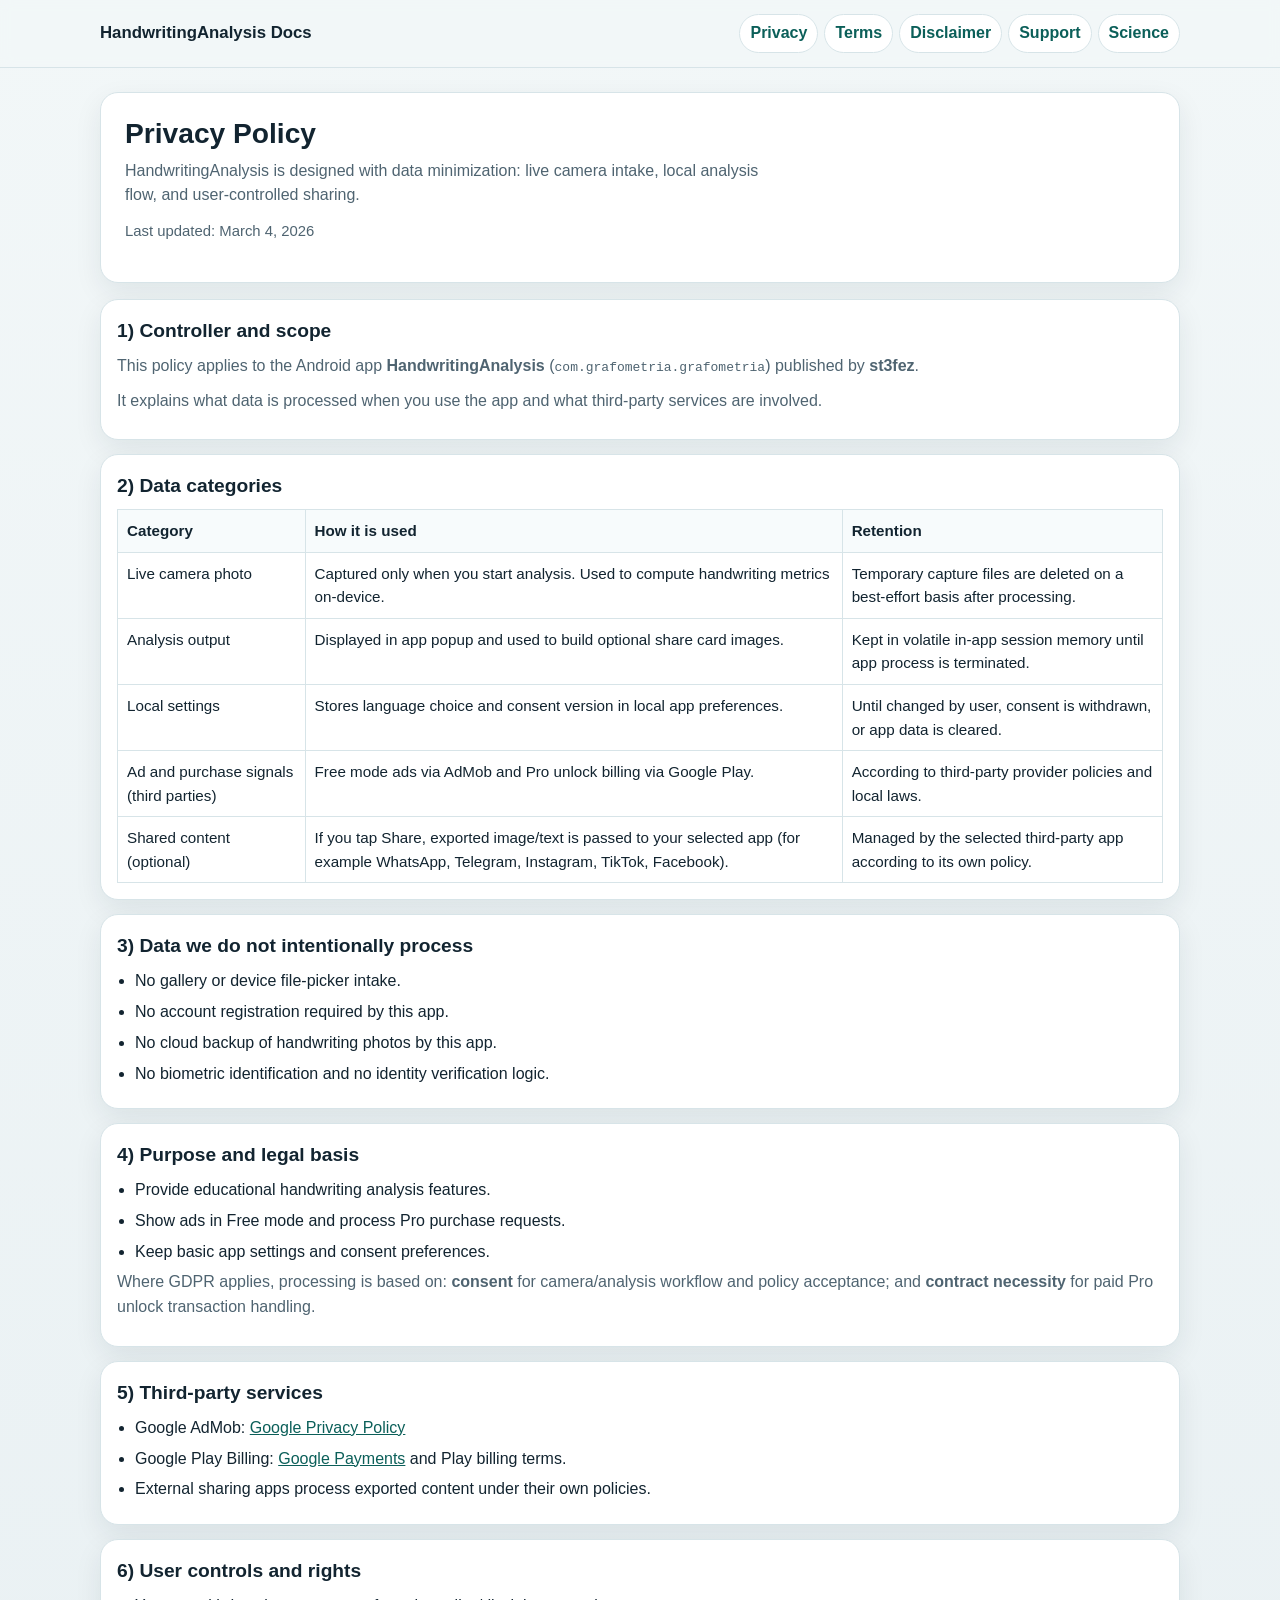
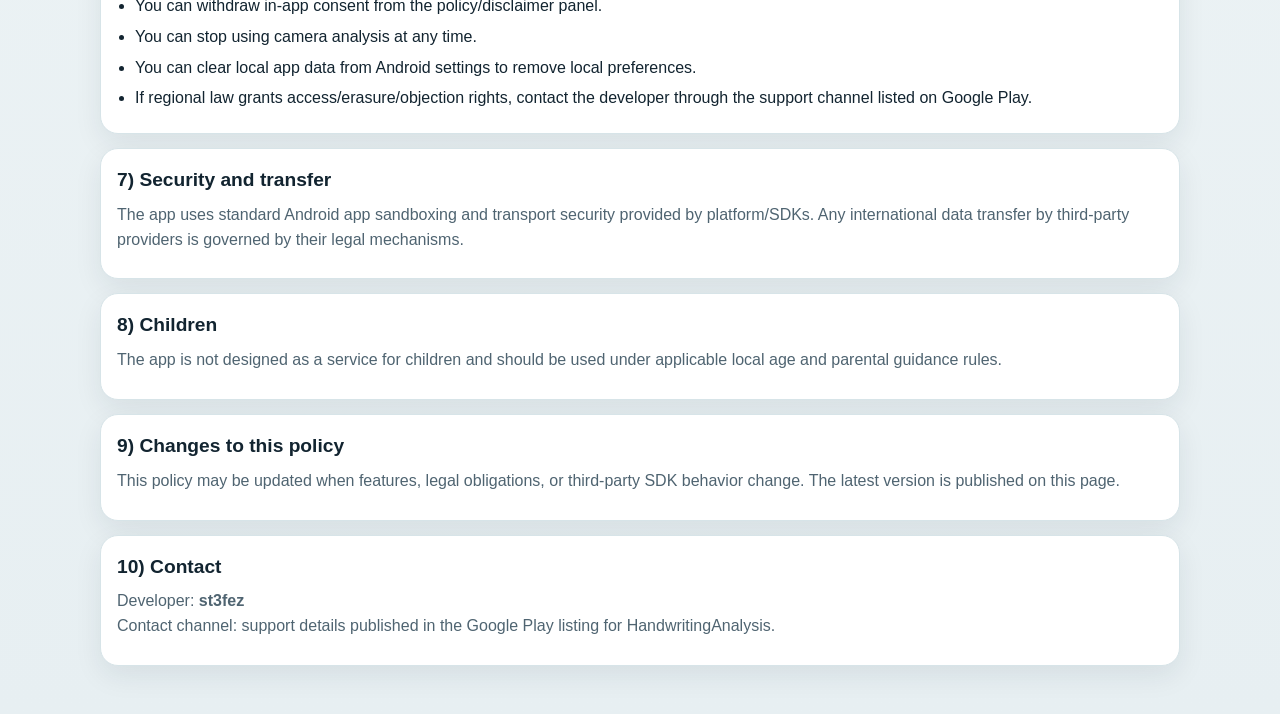
==== docs/privacy-policy.html @ 009b464a "Initial project import with Play Store docs" ====
<!doctype html>
<html lang="en">
  <head>
    <meta charset="UTF-8" />
    <meta name="viewport" content="width=device-width, initial-scale=1.0" />
    <title>Privacy Policy - HandwritingAnalysis</title>
    <meta
      name="description"
      content="Privacy Policy for HandwritingAnalysis."
    />
    <link rel="stylesheet" href="./styles.css" />
  </head>
  <body>
    <header class="topbar">
      <div class="wrap nav">
        <a class="brand" href="./index.html">HandwritingAnalysis Docs</a>
        <nav class="links">
          <a href="./privacy-policy.html">Privacy</a>
          <a href="./terms-of-use.html">Terms</a>
          <a href="./disclaimer.html">Disclaimer</a>
          <a href="./support.html">Support</a>
          <a href="./scientific-references.html">Science</a>
        </nav>
      </div>
    </header>

    <main class="wrap">
      <section class="hero">
        <h1 class="title">Privacy Policy</h1>
        <p class="subtitle">
          HandwritingAnalysis is designed with data minimization: live camera
          intake, local analysis flow, and user-controlled sharing.
        </p>
        <p class="meta">Last updated: March 4, 2026</p>
      </section>

      <section class="card section">
        <h2>1) Controller and scope</h2>
        <p>
          This policy applies to the Android app
          <strong>HandwritingAnalysis</strong>
          (<code>com.grafometria.grafometria</code>) published by
          <strong>st3fez</strong>.
        </p>
        <p>
          It explains what data is processed when you use the app and what
          third-party services are involved.
        </p>
      </section>

      <section class="card section">
        <h2>2) Data categories</h2>
        <table>
          <thead>
            <tr>
              <th>Category</th>
              <th>How it is used</th>
              <th>Retention</th>
            </tr>
          </thead>
          <tbody>
            <tr>
              <td>Live camera photo</td>
              <td>
                Captured only when you start analysis. Used to compute handwriting
                metrics on-device.
              </td>
              <td>
                Temporary capture files are deleted on a best-effort basis after
                processing.
              </td>
            </tr>
            <tr>
              <td>Analysis output</td>
              <td>
                Displayed in app popup and used to build optional share card
                images.
              </td>
              <td>
                Kept in volatile in-app session memory until app process is
                terminated.
              </td>
            </tr>
            <tr>
              <td>Local settings</td>
              <td>
                Stores language choice and consent version in local app
                preferences.
              </td>
              <td>
                Until changed by user, consent is withdrawn, or app data is
                cleared.
              </td>
            </tr>
            <tr>
              <td>Ad and purchase signals (third parties)</td>
              <td>
                Free mode ads via AdMob and Pro unlock billing via Google Play.
              </td>
              <td>
                According to third-party provider policies and local laws.
              </td>
            </tr>
            <tr>
              <td>Shared content (optional)</td>
              <td>
                If you tap Share, exported image/text is passed to your selected
                app (for example WhatsApp, Telegram, Instagram, TikTok, Facebook).
              </td>
              <td>
                Managed by the selected third-party app according to its own
                policy.
              </td>
            </tr>
          </tbody>
        </table>
      </section>

      <section class="card section">
        <h2>3) Data we do not intentionally process</h2>
        <ul class="list">
          <li>No gallery or device file-picker intake.</li>
          <li>No account registration required by this app.</li>
          <li>No cloud backup of handwriting photos by this app.</li>
          <li>No biometric identification and no identity verification logic.</li>
        </ul>
      </section>

      <section class="card section">
        <h2>4) Purpose and legal basis</h2>
        <ul class="list">
          <li>Provide educational handwriting analysis features.</li>
          <li>Show ads in Free mode and process Pro purchase requests.</li>
          <li>Keep basic app settings and consent preferences.</li>
        </ul>
        <p>
          Where GDPR applies, processing is based on:
          <strong>consent</strong> for camera/analysis workflow and policy
          acceptance; and <strong>contract necessity</strong> for paid Pro
          unlock transaction handling.
        </p>
      </section>

      <section class="card section">
        <h2>5) Third-party services</h2>
        <ul class="list">
          <li>
            Google AdMob:
            <a href="https://policies.google.com/privacy" rel="noopener"
              >Google Privacy Policy</a
            >
          </li>
          <li>
            Google Play Billing:
            <a href="https://payments.google.com/" rel="noopener"
              >Google Payments</a
            >
            and Play billing terms.
          </li>
          <li>
            External sharing apps process exported content under their own
            policies.
          </li>
        </ul>
      </section>

      <section class="card section">
        <h2>6) User controls and rights</h2>
        <ul class="list">
          <li>
            You can withdraw in-app consent from the policy/disclaimer panel.
          </li>
          <li>You can stop using camera analysis at any time.</li>
          <li>
            You can clear local app data from Android settings to remove local
            preferences.
          </li>
          <li>
            If regional law grants access/erasure/objection rights, contact the
            developer through the support channel listed on Google Play.
          </li>
        </ul>
      </section>

      <section class="card section">
        <h2>7) Security and transfer</h2>
        <p>
          The app uses standard Android app sandboxing and transport security
          provided by platform/SDKs. Any international data transfer by
          third-party providers is governed by their legal mechanisms.
        </p>
      </section>

      <section class="card section">
        <h2>8) Children</h2>
        <p>
          The app is not designed as a service for children and should be used
          under applicable local age and parental guidance rules.
        </p>
      </section>

      <section class="card section">
        <h2>9) Changes to this policy</h2>
        <p>
          This policy may be updated when features, legal obligations, or
          third-party SDK behavior change. The latest version is published on
          this page.
        </p>
      </section>

      <section class="card section">
        <h2>10) Contact</h2>
        <p>
          Developer: <strong>st3fez</strong><br />
          Contact channel: support details published in the Google Play listing
          for HandwritingAnalysis.
        </p>
      </section>
    </main>
  </body>
</html>
---- docs/styles.css ----
:root {
  --bg-a: #f2f7f8;
  --bg-b: #e7eff2;
  --surface: #ffffff;
  --surface-soft: #f7fbfc;
  --text: #122430;
  --muted: #4f6471;
  --line: #d7e4e8;
  --brand: #0f766e;
  --brand-strong: #0b5f59;
  --ok: #1e7a41;
  --warn: #9a6100;
  --risk: #a21c1c;
  --shadow: 0 10px 28px rgba(14, 36, 50, 0.08);
}

* {
  box-sizing: border-box;
}

html,
body {
  margin: 0;
  padding: 0;
}

body {
  font-family: "Segoe UI", "Noto Sans", Arial, sans-serif;
  color: var(--text);
  background: linear-gradient(180deg, var(--bg-a), var(--bg-b));
  line-height: 1.55;
}

a {
  color: var(--brand-strong);
}

.topbar {
  position: sticky;
  top: 0;
  z-index: 5;
  backdrop-filter: blur(6px);
  background: rgba(242, 247, 248, 0.88);
  border-bottom: 1px solid var(--line);
}

.wrap {
  width: min(1080px, calc(100% - 32px));
  margin: 0 auto;
}

.nav {
  display: flex;
  flex-wrap: wrap;
  align-items: center;
  justify-content: space-between;
  gap: 10px 16px;
  padding: 14px 0;
}

.brand {
  font-weight: 800;
  font-size: 1.05rem;
  color: var(--text);
  text-decoration: none;
}

.links {
  display: flex;
  flex-wrap: wrap;
  gap: 6px;
}

.links a {
  text-decoration: none;
  color: var(--brand-strong);
  font-weight: 600;
  padding: 6px 10px;
  border-radius: 999px;
  border: 1px solid var(--line);
  background: var(--surface);
}

main {
  padding: 24px 0 48px;
}

.hero,
.card {
  background: var(--surface);
  border: 1px solid var(--line);
  border-radius: 18px;
  box-shadow: var(--shadow);
}

.hero {
  padding: 24px;
  margin-bottom: 16px;
}

.title {
  margin: 0;
  font-size: clamp(1.5rem, 2.2vw, 2rem);
  line-height: 1.2;
}

.subtitle {
  margin: 8px 0 0;
  color: var(--muted);
  max-width: 72ch;
}

.meta {
  margin-top: 12px;
  font-size: 0.93rem;
  color: var(--muted);
}

.grid {
  display: grid;
  grid-template-columns: repeat(auto-fit, minmax(240px, 1fr));
  gap: 12px;
}

.card {
  padding: 16px;
}

.card h2,
.card h3 {
  margin-top: 0;
  margin-bottom: 8px;
}

.card p {
  margin: 0 0 10px;
  color: var(--muted);
}

.pill {
  display: inline-block;
  border-radius: 999px;
  padding: 4px 10px;
  font-size: 0.82rem;
  font-weight: 700;
}

.pill.ok {
  color: var(--ok);
  background: #e8f6ee;
}

.pill.warn {
  color: var(--warn);
  background: #fff4dd;
}

.pill.risk {
  color: var(--risk);
  background: #fde9e9;
}

.list {
  margin: 0;
  padding-left: 18px;
}

.list li {
  margin-bottom: 6px;
}

.section {
  margin-top: 14px;
}

.section h2 {
  margin: 0 0 8px;
  font-size: 1.2rem;
}

.section h3 {
  margin: 14px 0 6px;
  font-size: 1.02rem;
}

.note {
  border-left: 4px solid var(--brand);
  background: #ecf8f6;
  border-radius: 10px;
  padding: 10px 12px;
  color: #184643;
}

.danger {
  border-left: 4px solid var(--risk);
  background: #fee;
  border-radius: 10px;
  padding: 10px 12px;
  color: #4f1616;
}

table {
  width: 100%;
  border-collapse: collapse;
  font-size: 0.95rem;
}

th,
td {
  border: 1px solid var(--line);
  padding: 9px;
  vertical-align: top;
}

th {
  text-align: left;
  background: var(--surface-soft);
}

.footer {
  margin-top: 16px;
  color: var(--muted);
  font-size: 0.92rem;
}

@media (max-width: 680px) {
  .hero,
  .card {
    border-radius: 14px;
  }

  .links a {
    padding: 5px 8px;
    font-size: 0.9rem;
  }
}
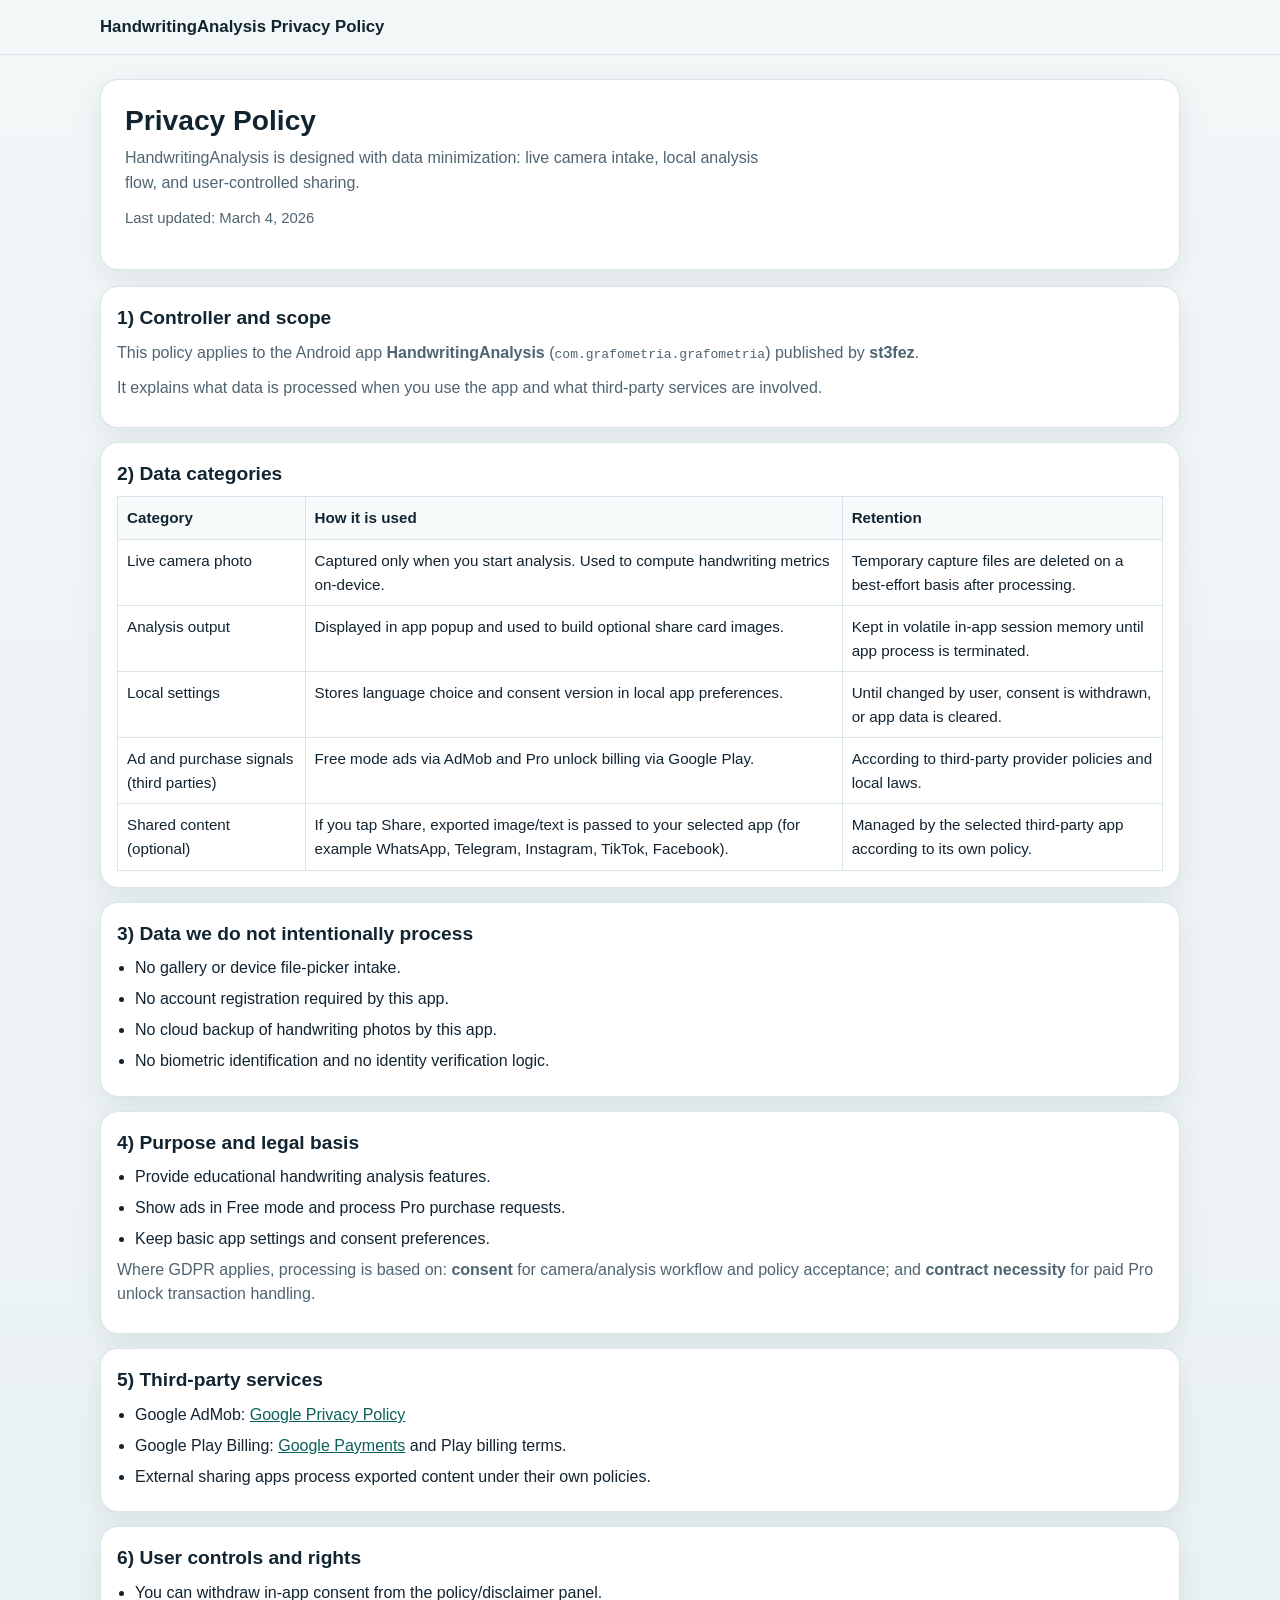
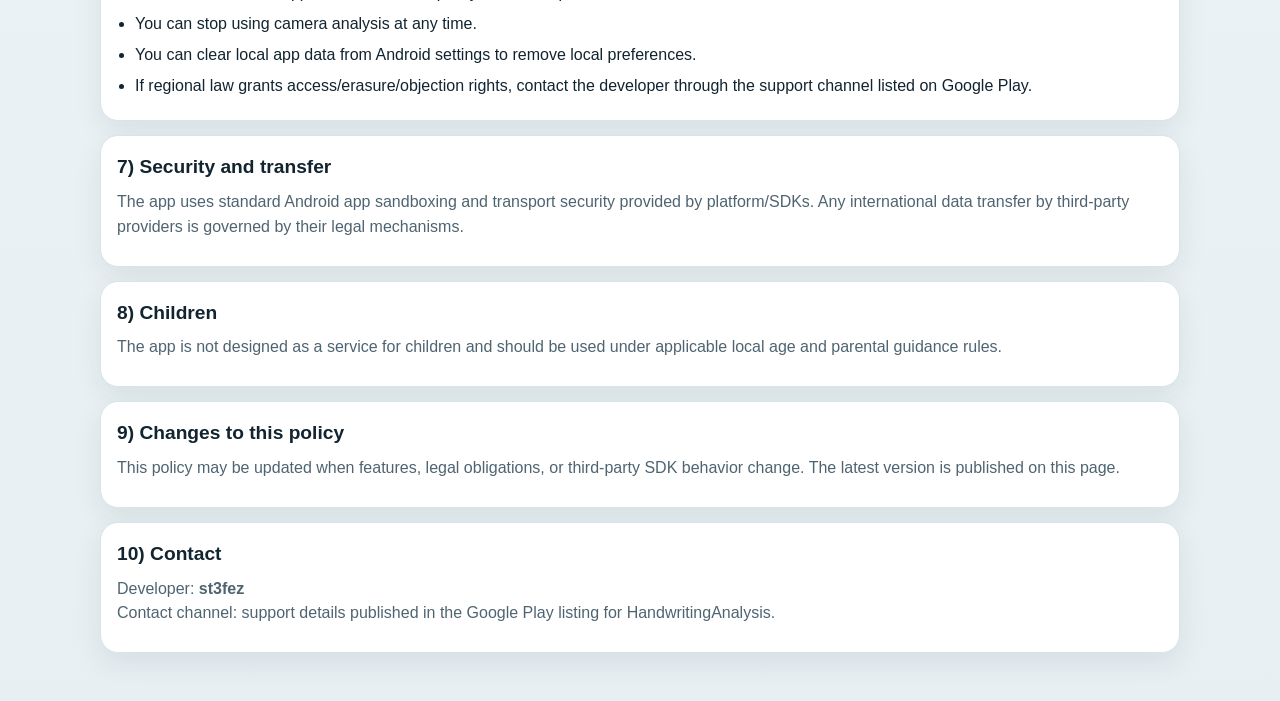
==== commit decf3509: "Limit GitHub Pages to privacy policy only" ====
--- a/docs/privacy-policy.html
+++ b/docs/privacy-policy.html
@@ -13,14 +13,9 @@
   <body>
     <header class="topbar">
       <div class="wrap nav">
-        <a class="brand" href="./index.html">HandwritingAnalysis Docs</a>
-        <nav class="links">
-          <a href="./privacy-policy.html">Privacy</a>
-          <a href="./terms-of-use.html">Terms</a>
-          <a href="./disclaimer.html">Disclaimer</a>
-          <a href="./support.html">Support</a>
-          <a href="./scientific-references.html">Science</a>
-        </nav>
+        <a class="brand" href="./privacy-policy.html"
+          >HandwritingAnalysis Privacy Policy</a
+        >
       </div>
     </header>
 
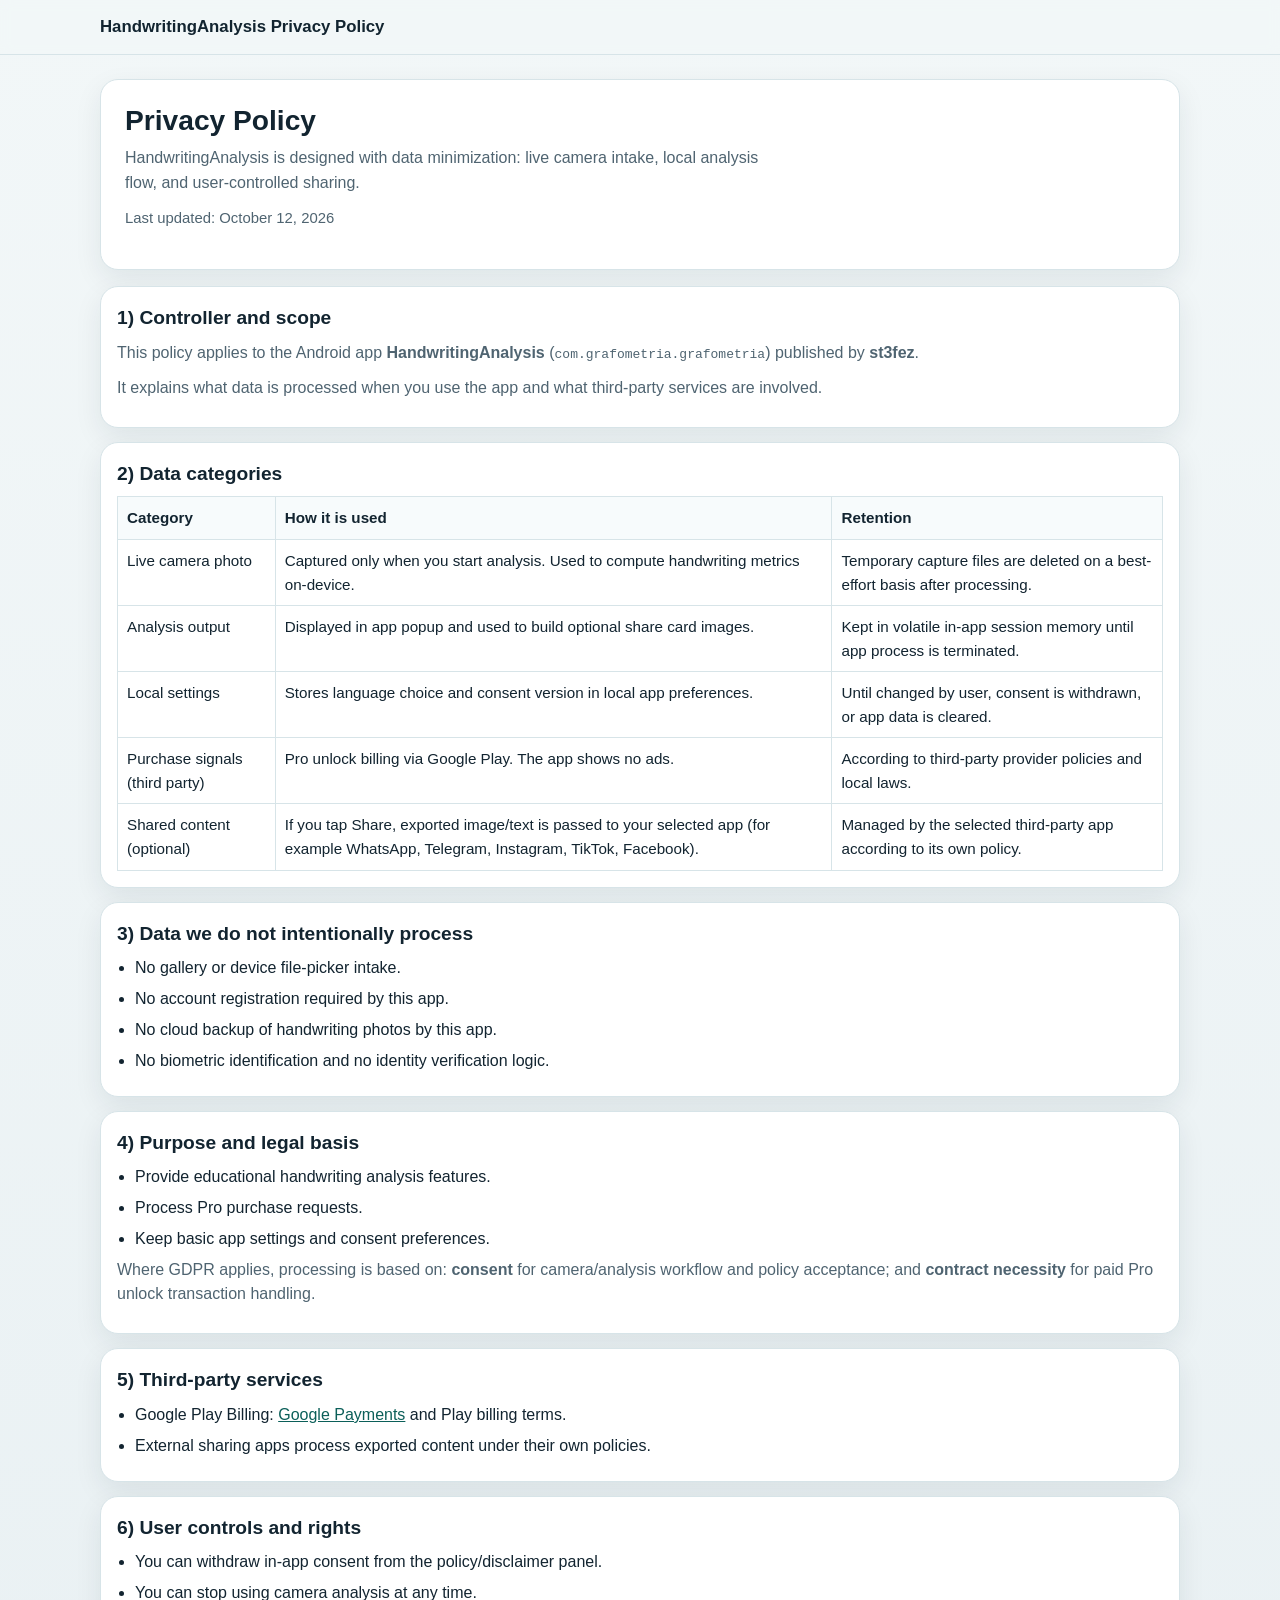
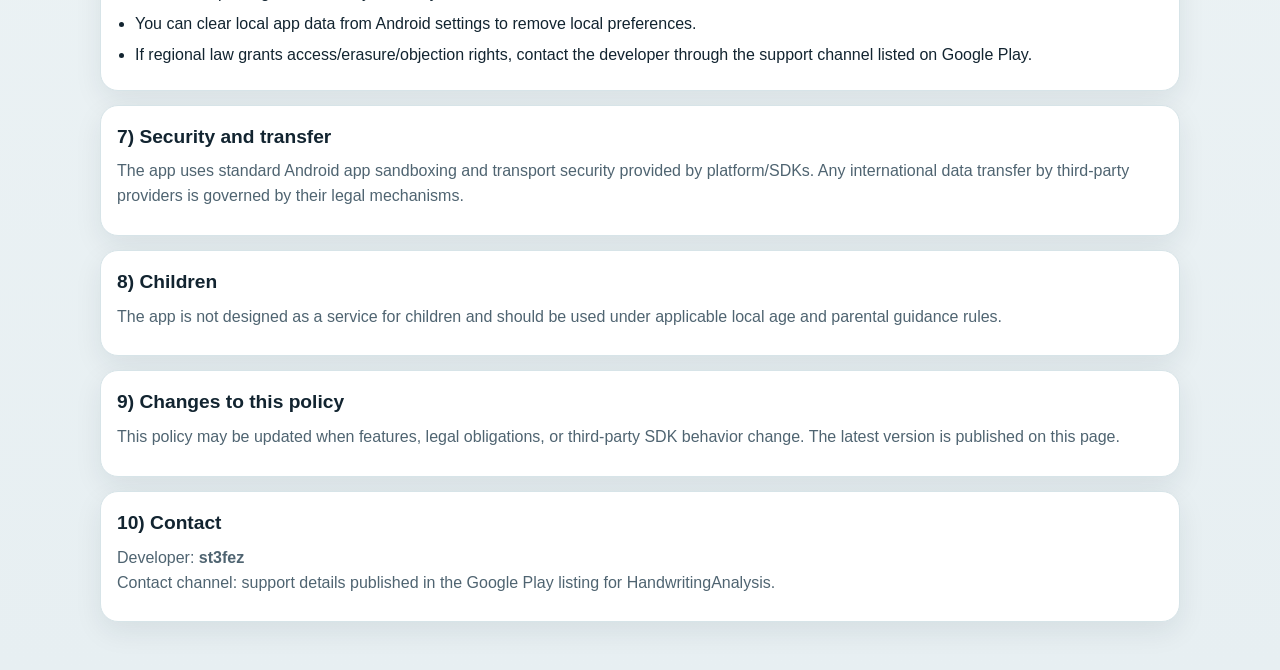
==== commit f376e278: "Remove AdMob from privacy policy The app no longer shows ads: drop AdMob from third-party services, " ====
--- a/docs/privacy-policy.html
+++ b/docs/privacy-policy.html
@@ -26,7 +26,7 @@
           HandwritingAnalysis is designed with data minimization: live camera
           intake, local analysis flow, and user-controlled sharing.
         </p>
-        <p class="meta">Last updated: March 4, 2026</p>
+        <p class="meta">Last updated: October 12, 2026</p>
       </section>
 
       <section class="card section">
@@ -88,9 +88,9 @@
               </td>
             </tr>
             <tr>
-              <td>Ad and purchase signals (third parties)</td>
-              <td>
-                Free mode ads via AdMob and Pro unlock billing via Google Play.
+              <td>Purchase signals (third party)</td>
+              <td>
+                Pro unlock billing via Google Play. The app shows no ads.
               </td>
               <td>
                 According to third-party provider policies and local laws.
@@ -125,7 +125,7 @@
         <h2>4) Purpose and legal basis</h2>
         <ul class="list">
           <li>Provide educational handwriting analysis features.</li>
-          <li>Show ads in Free mode and process Pro purchase requests.</li>
+          <li>Process Pro purchase requests.</li>
           <li>Keep basic app settings and consent preferences.</li>
         </ul>
         <p>
@@ -139,12 +139,6 @@
       <section class="card section">
         <h2>5) Third-party services</h2>
         <ul class="list">
-          <li>
-            Google AdMob:
-            <a href="https://policies.google.com/privacy" rel="noopener"
-              >Google Privacy Policy</a
-            >
-          </li>
           <li>
             Google Play Billing:
             <a href="https://payments.google.com/" rel="noopener"
